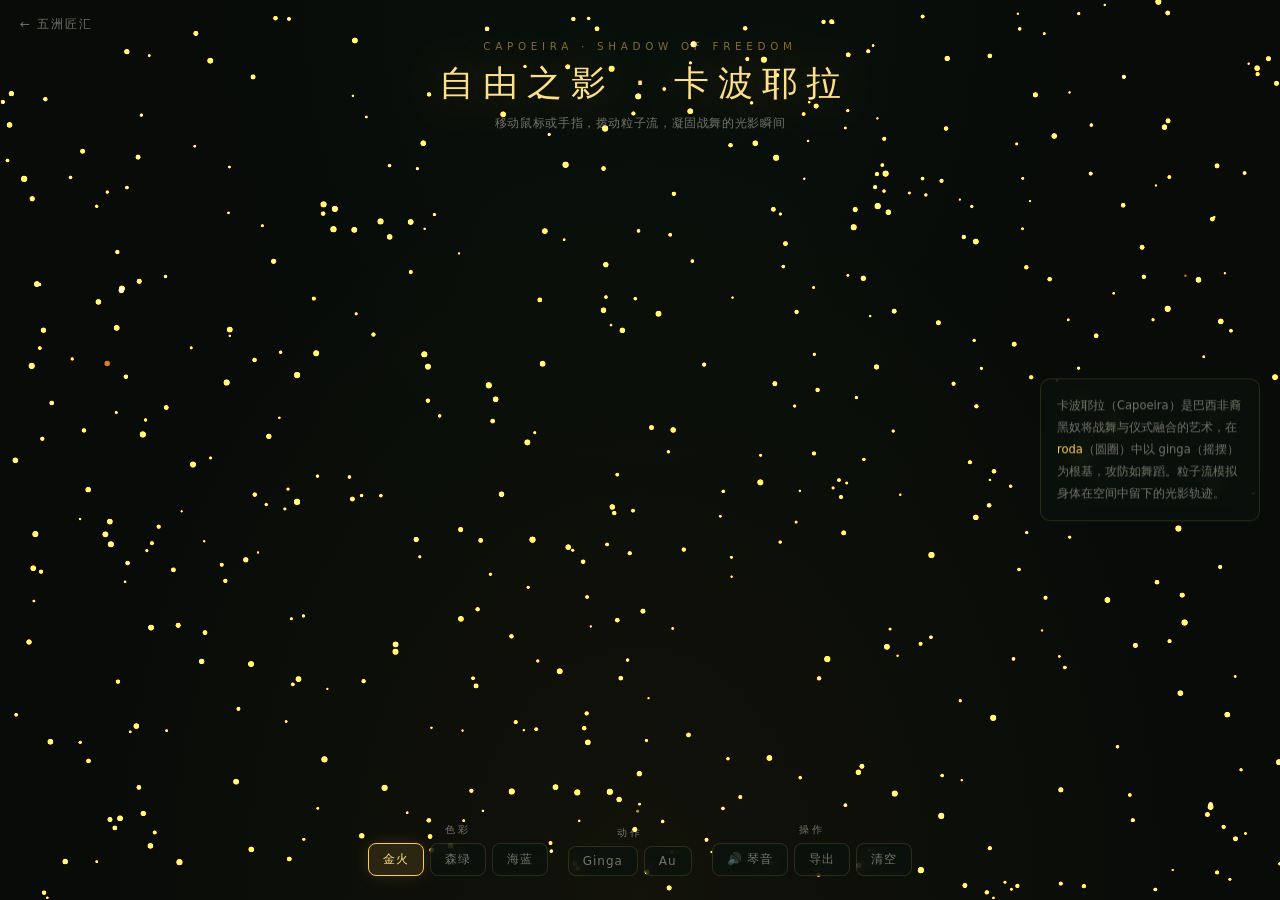
==== brazil/index.html @ 7478da1b "Add Brazil capoeira fluid sculpture experience - Interactive flow-field particle system with mouse/t" ====
<!DOCTYPE html>
<html lang="zh-CN">
<head>
<meta charset="UTF-8">
<meta name="viewport" content="width=device-width, initial-scale=1.0, user-scalable=no, viewport-fit=cover">
<meta name="theme-color" content="#0a0e0a">
<title>自由之影 · 卡波耶拉 | 五洲匠汇</title>
<meta name="description" content="巴西卡波耶拉战舞——光影流体雕塑，用指尖拨动粒子流，凝固自由之舞的瞬间">
<meta http-equiv="Content-Security-Policy" content="default-src 'self'; img-src 'self' data: blob:; media-src 'self' blob:; style-src 'self'; script-src 'self'; object-src 'none'; base-uri 'none';">
<link rel="icon" href="data:image/svg+xml,<svg xmlns='http://www.w3.org/2000/svg' viewBox='0 0 100 100'><text y='.9em' font-size='90'>🥋</text></svg>">
<link rel="stylesheet" href="style.css">
</head>
<body>

<canvas id="flowCanvas"></canvas>

<a href="../" class="back-home" aria-label="返回五洲匠汇首页">← 五洲匠汇</a>

<div class="ui-overlay">
  <header class="title-area">
    <p class="en">CAPOEIRA · SHADOW OF FREEDOM</p>
    <h1>自由之影 · 卡波耶拉</h1>
    <p class="desc">移动鼠标或手指，拨动粒子流，凝固战舞的光影瞬间</p>
  </header>

  <div class="controls">
    <div class="ctrl-group">
      <span class="ctrl-label">色彩</span>
      <div class="color-modes" role="radiogroup" aria-label="色彩模式">
        <button class="cm-btn active" data-mode="fire" aria-pressed="true">金火</button>
        <button class="cm-btn" data-mode="forest" aria-pressed="false">森绿</button>
        <button class="cm-btn" data-mode="ocean" aria-pressed="false">海蓝</button>
      </div>
    </div>
    <div class="ctrl-group">
      <span class="ctrl-label">动作</span>
      <div class="preset-row">
        <button class="p-btn" id="btnGinga" title="Ginga 基础摇摆">Ginga</button>
        <button class="p-btn" id="btnAu" title="Au 手翻">Au</button>
      </div>
    </div>
    <div class="ctrl-group">
      <span class="ctrl-label">操作</span>
      <div class="action-row">
        <button class="a-btn" id="btnSound" aria-label="开关伯朗布琴音">🔊 琴音</button>
        <button class="a-btn" id="btnExport" aria-label="导出图片">导出</button>
        <button class="a-btn" id="btnClear" aria-label="清空画布">清空</button>
      </div>
    </div>
  </div>
</div>

<div class="info-panel">
  <p>卡波耶拉（Capoeira）是巴西非裔黑奴将战舞与仪式融合的艺术，在 <em>roda</em>（圆圈）中以 ginga（摇摆）为根基，攻防如舞蹈。粒子流模拟身体在空间中留下的光影轨迹。</p>
</div>

<noscript><div class="noscript">此应用需要 JavaScript</div></noscript>

<script src="main.js" defer></script>
</body>
</html>
---- brazil/style.css ----
/* ═══════════════════════════════════════════
   自由之影 · 卡波耶拉 — 样式表
   ═══════════════════════════════════════════ */
*{margin:0;padding:0;box-sizing:border-box}
:root{
  --bg:#0a0e0a;
  --panel:rgba(10,18,12,.75);
  --border:rgba(255,200,80,.15);
  --gold:#FFC857;
  --gold-bright:#FFE08A;
  --text:#F5EED8;
  --text-dim:rgba(245,238,216,.45);
}
html,body{
  width:100%;height:100%;overflow:hidden;background:var(--bg);
  font-family:'Segoe UI','PingFang SC','Microsoft YaHei',system-ui,sans-serif;
  color:var(--text);-webkit-font-smoothing:antialiased;
}
body{
  background:
    radial-gradient(ellipse at 50% 100%,rgba(255,180,50,.05) 0%,transparent 60%),
    radial-gradient(ellipse at 50% 0%,rgba(0,100,60,.06) 0%,transparent 50%),
    var(--bg);
}
#flowCanvas{
  position:fixed;inset:0;display:block;
  touch-action:none;cursor:crosshair;
}

/* ── 返回链接 ── */
.back-home{
  position:fixed;top:16px;left:20px;z-index:20;
  color:var(--text-dim);text-decoration:none;font-size:.75rem;letter-spacing:.15em;
  transition:color .3s;
}
.back-home:hover{color:var(--gold-bright)}

/* ── 标题 ── */
.ui-overlay{position:fixed;inset:0;z-index:10;pointer-events:none}
.title-area{
  position:absolute;top:40px;left:50%;transform:translateX(-50%);
  text-align:center;pointer-events:none;
}
.title-area .en{
  font-size:.65rem;letter-spacing:.45em;color:rgba(255,200,87,.5);margin-bottom:8px;
}
.title-area h1{
  font-size:clamp(1.4rem,3.5vw,2.2rem);font-weight:300;letter-spacing:.25em;
  color:var(--gold-bright);text-shadow:0 0 50px rgba(255,200,87,.3);
  padding-left:.25em;
}
.title-area .desc{
  font-size:.78rem;color:var(--text-dim);margin-top:8px;letter-spacing:.05em;
}

/* ── 控制面板 ── */
.controls{
  position:absolute;bottom:24px;left:50%;transform:translateX(-50%);
  display:flex;gap:20px;align-items:flex-end;flex-wrap:wrap;justify-content:center;
  pointer-events:auto;max-width:95vw;
}
.ctrl-group{display:flex;flex-direction:column;gap:6px;align-items:center}
.ctrl-label{
  font-size:.6rem;letter-spacing:.25em;color:var(--text-dim);text-transform:uppercase;
}
.color-modes,.preset-row,.action-row{display:flex;gap:6px}
.cm-btn,.p-btn,.a-btn{
  padding:7px 14px;border-radius:8px;font-size:.75rem;letter-spacing:.08em;
  border:1px solid var(--border);background:var(--panel);color:var(--text-dim);
  cursor:pointer;transition:all .25s;backdrop-filter:blur(8px);-webkit-backdrop-filter:blur(8px);
  font-family:inherit;
}
.cm-btn:hover,.p-btn:hover,.a-btn:hover{
  border-color:rgba(255,200,87,.35);color:var(--text);
}
.cm-btn.active{
  background:rgba(255,200,87,.12);border-color:var(--gold);color:var(--gold-bright);
  box-shadow:0 0 16px rgba(255,200,87,.15);
}
.a-btn.on{color:var(--gold-bright);border-color:var(--gold)}
.p-btn.playing{
  background:rgba(255,200,87,.15);border-color:var(--gold);color:var(--gold-bright);
}

/* ── 信息面板 ── */
.info-panel{
  position:fixed;right:20px;top:50%;transform:translateY(-50%);
  max-width:220px;z-index:10;pointer-events:none;
}
.info-panel p{
  font-size:.72rem;line-height:1.9;color:var(--text-dim);
  background:var(--panel);padding:16px;border-radius:10px;
  border:1px solid var(--border);backdrop-filter:blur(8px);-webkit-backdrop-filter:blur(8px);
}
.info-panel em{color:var(--gold);font-style:normal}

.noscript{
  position:fixed;inset:0;display:flex;align-items:center;justify-content:center;
  background:var(--bg);color:var(--text);z-index:100;
}

/* ── 响应式 ── */
@media(max-width:768px){
  .title-area{top:30px}
  .title-area .desc{display:none}
  .info-panel{
    position:fixed;right:auto;left:50%;bottom:140px;transform:translateX(-50%) translateY(0);
    top:auto;max-width:90vw;width:90vw;
  }
  .info-panel p{font-size:.68rem;padding:12px}
  .controls{bottom:16px;gap:12px}
  .cm-btn,.p-btn,.a-btn{padding:6px 10px;font-size:.7rem}
}
@media(max-width:480px){
  .ctrl-group{gap:4px}
  .cm-btn,.p-btn,.a-btn{padding:5px 8px;font-size:.65rem}
}
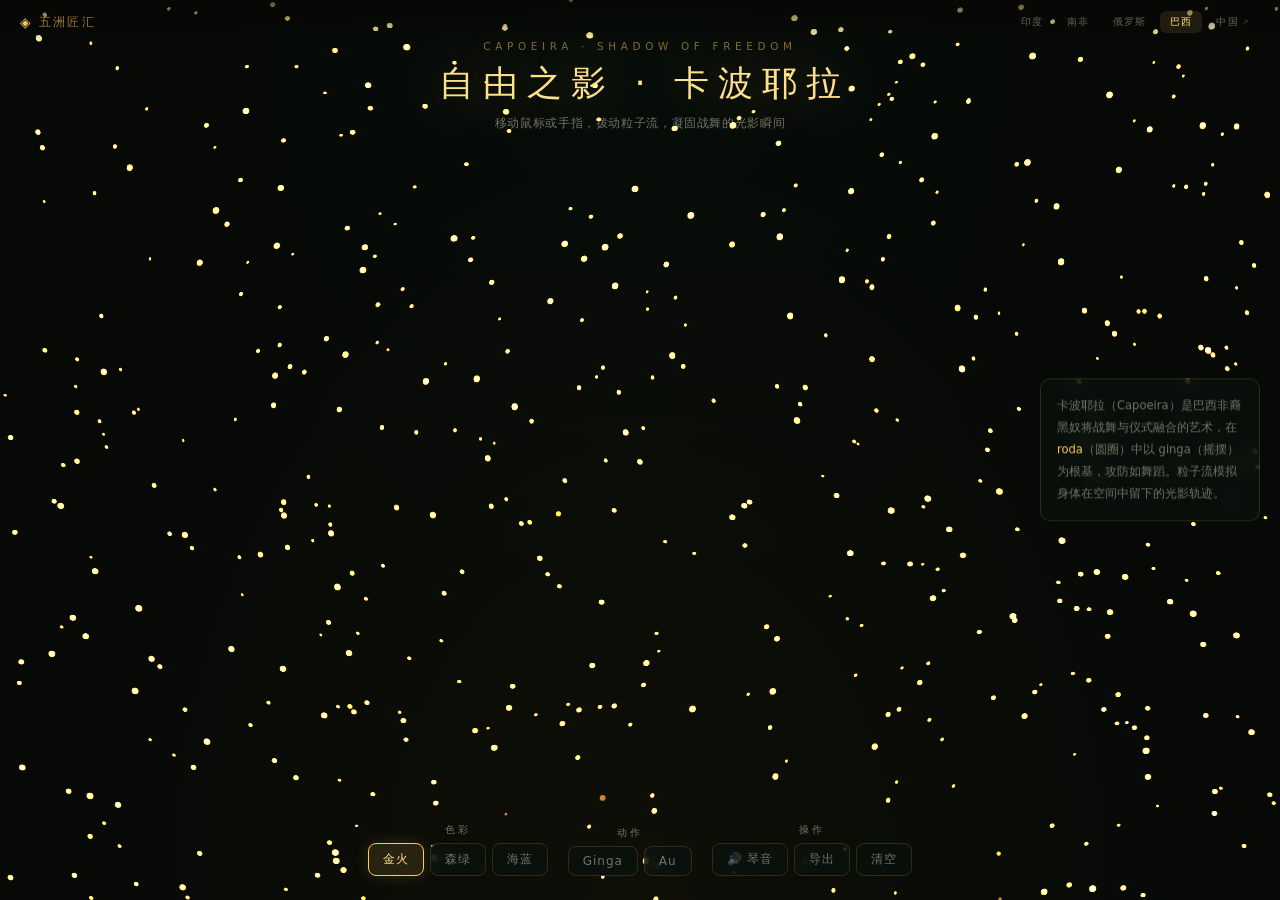
==== commit 6f6cdc03: "Add unified navigation, About page, and compress audio - Shared nav component (assets/nav.css + nav." ====
--- a/brazil/index.html
+++ b/brazil/index.html
@@ -8,13 +8,12 @@
 <meta name="description" content="巴西卡波耶拉战舞——光影流体雕塑，用指尖拨动粒子流，凝固自由之舞的瞬间">
 <meta http-equiv="Content-Security-Policy" content="default-src 'self'; img-src 'self' data: blob:; media-src 'self' blob:; style-src 'self'; script-src 'self'; object-src 'none'; base-uri 'none';">
 <link rel="icon" href="data:image/svg+xml,<svg xmlns='http://www.w3.org/2000/svg' viewBox='0 0 100 100'><text y='.9em' font-size='90'>🥋</text></svg>">
+<link rel="stylesheet" href="../assets/nav.css">
 <link rel="stylesheet" href="style.css">
 </head>
 <body>
 
 <canvas id="flowCanvas"></canvas>
-
-<a href="../" class="back-home" aria-label="返回五洲匠汇首页">← 五洲匠汇</a>
 
 <div class="ui-overlay">
   <header class="title-area">
@@ -56,6 +55,7 @@
 
 <noscript><div class="noscript">此应用需要 JavaScript</div></noscript>
 
+<script src="../assets/nav.js"></script>
 <script src="main.js" defer></script>
 </body>
 </html>
--- a/assets/nav.css
+++ b/assets/nav.css
@@ -0,0 +1,44 @@
+/* ═══════════════════════════════════════════
+   五洲匠汇 — 共享导航
+   ═══════════════════════════════════════════ */
+#wz-nav{
+  position:fixed;top:0;left:0;right:0;z-index:100;
+  height:44px;display:flex;align-items:center;justify-content:space-between;
+  padding:0 20px;
+  background:linear-gradient(180deg,rgba(8,6,4,.7) 0%,rgba(8,6,4,0) 100%);
+  transition:opacity .4s ease,transform .4s ease;
+  pointer-events:none;
+  font-family:'Segoe UI','PingFang SC','Microsoft YaHei',system-ui,sans-serif;
+}
+#wz-nav.visible{pointer-events:auto}
+#wz-nav.hidden{opacity:0;transform:translateY(-8px)}
+
+#wz-nav .wz-logo{
+  color:rgba(255,200,87,.6);text-decoration:none;
+  font-size:.72rem;letter-spacing:.2em;font-weight:400;
+  transition:color .3s;pointer-events:auto;
+  display:flex;align-items:center;gap:6px;
+}
+#wz-nav .wz-logo:hover{color:#FFE08A}
+#wz-nav .wz-logo .wz-gem{color:#FFC857;font-size:.85rem}
+
+#wz-nav .wz-links{display:flex;gap:4px;pointer-events:auto}
+#wz-nav .wz-link{
+  padding:4px 10px;border-radius:6px;
+  font-size:.65rem;letter-spacing:.1em;
+  color:rgba(245,238,216,.4);text-decoration:none;
+  transition:all .25s;white-space:nowrap;
+}
+#wz-nav .wz-link:hover{color:rgba(245,238,216,.8);background:rgba(255,255,255,.05)}
+#wz-nav .wz-link.active{color:#FFE08A;background:rgba(255,200,87,.1)}
+#wz-nav .wz-link.ext::after{content:'↗';font-size:.55rem;margin-left:3px;opacity:.5}
+
+@media(max-width:768px){
+  #wz-nav{padding:0 12px;height:40px}
+  #wz-nav .wz-link{padding:3px 7px;font-size:.6rem}
+  #wz-nav .wz-logo span:not(.wz-gem){display:none}
+}
+@media(max-width:480px){
+  #wz-nav .wz-links{gap:2px}
+  #wz-nav .wz-link{padding:3px 5px;font-size:.55rem}
+}
